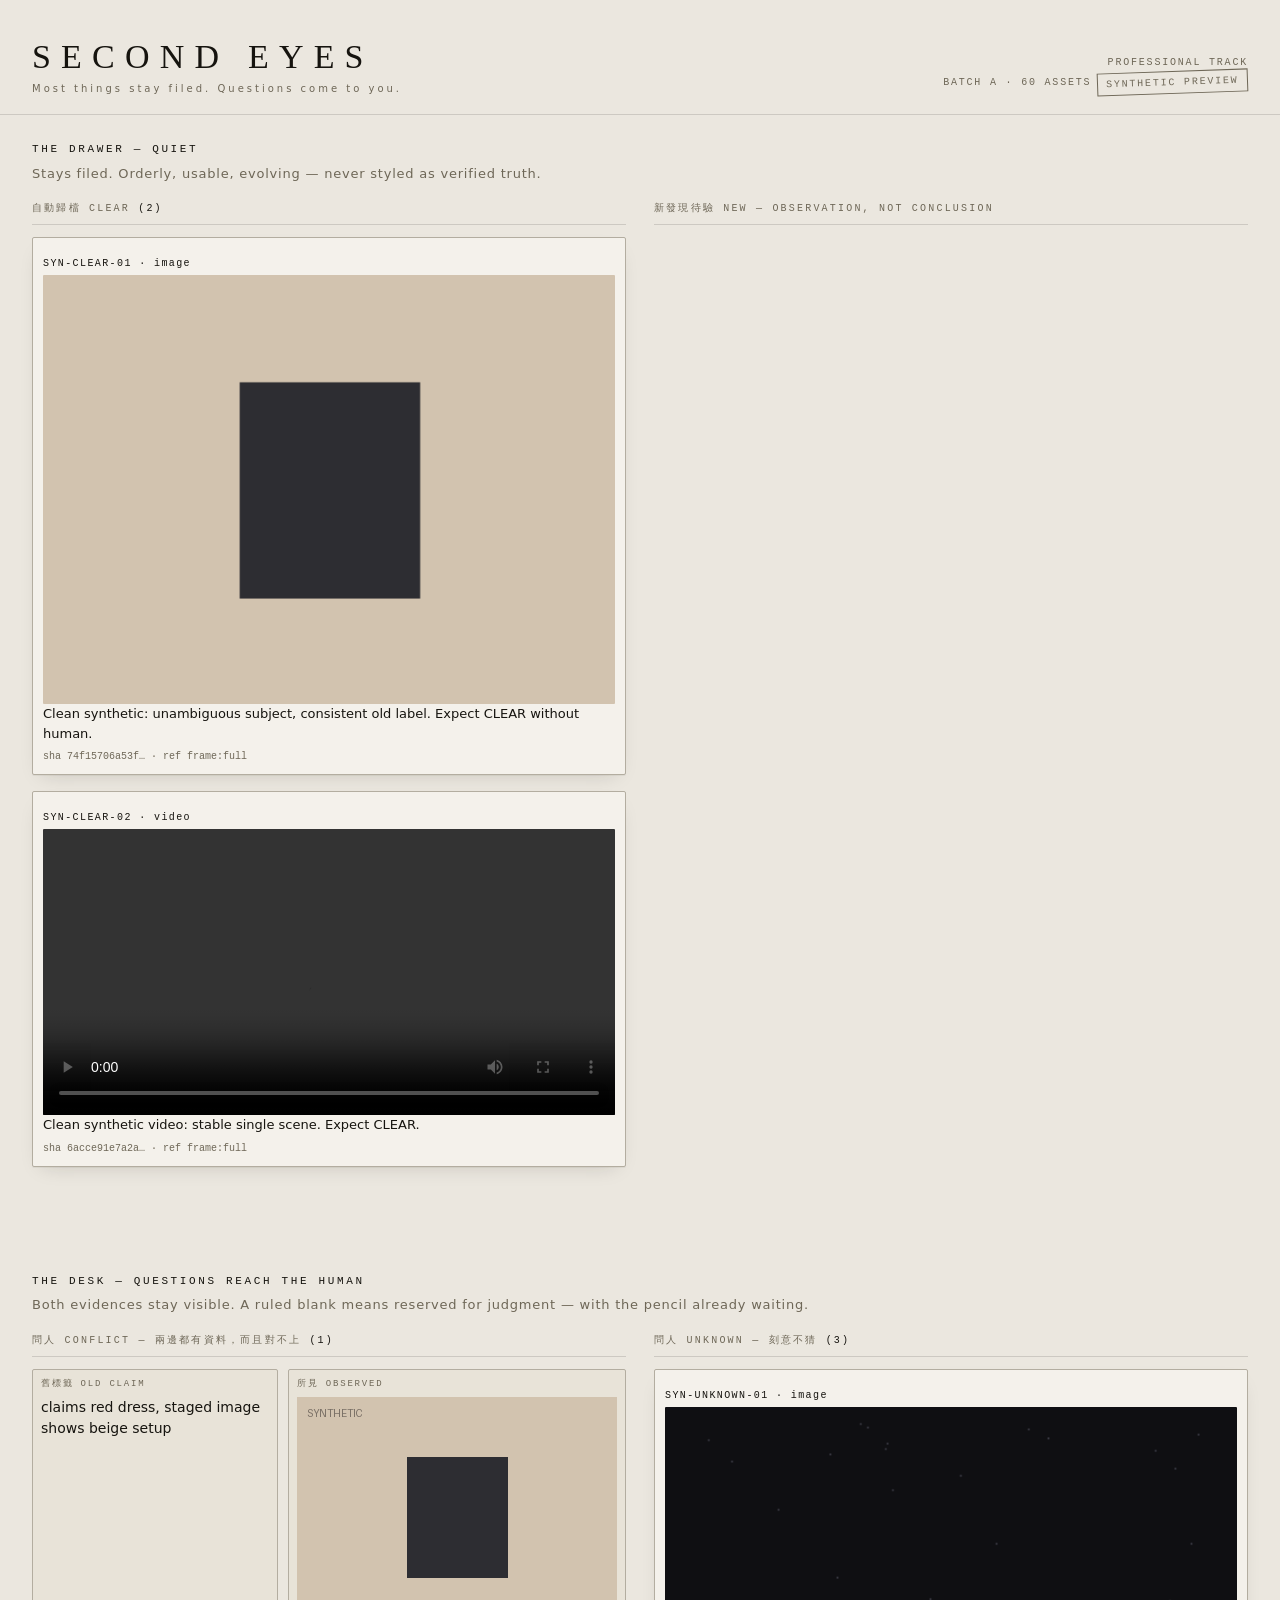
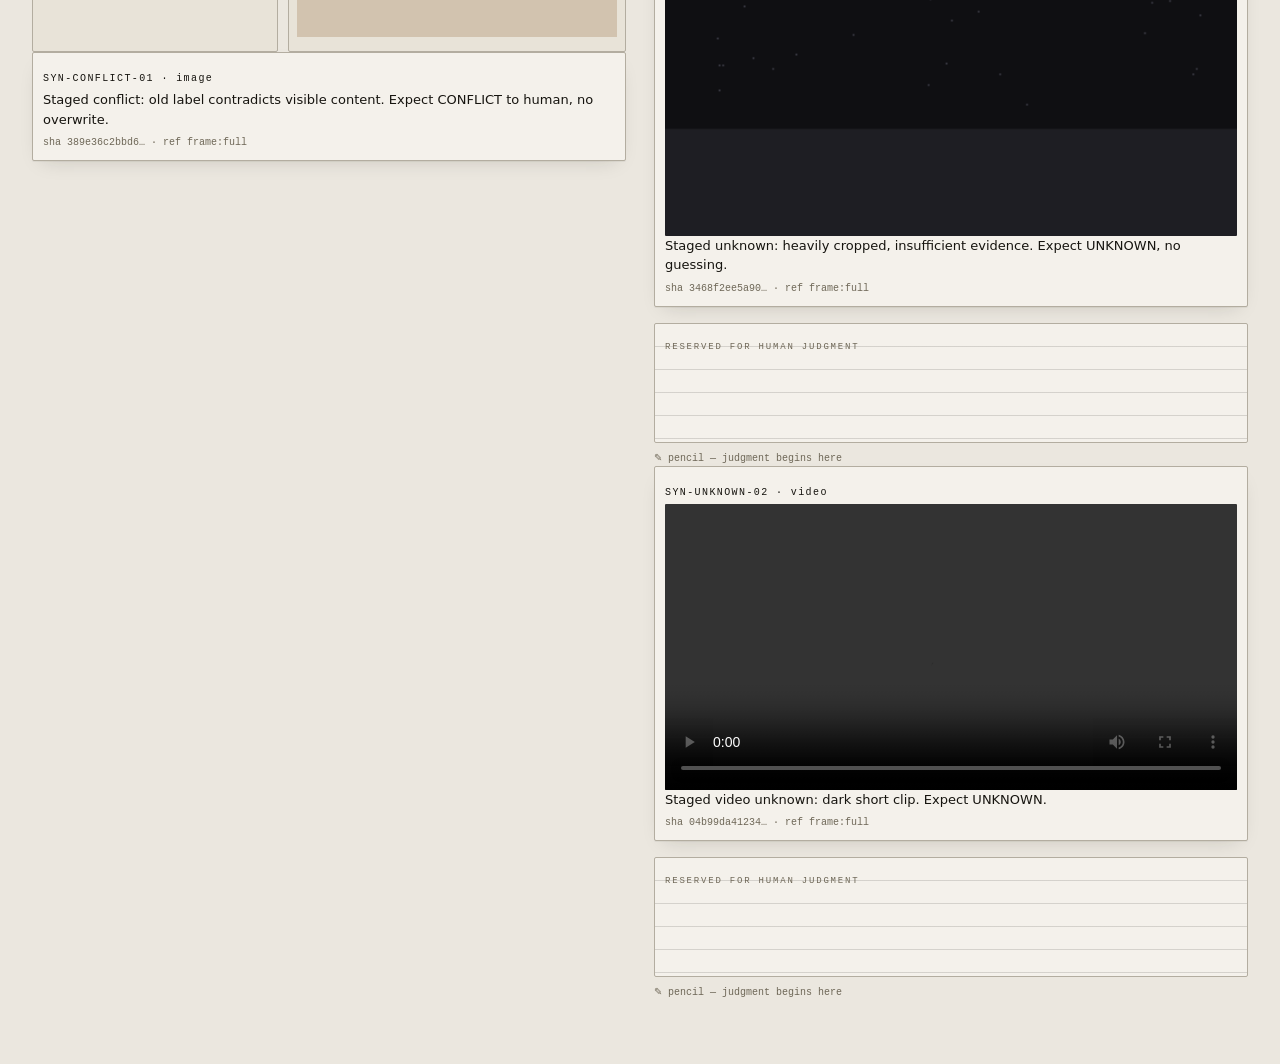
==== ui/index.html @ 12684706 "UI Drawer-Desk rework per HERO reference + hero generation spec" ====
<!DOCTYPE html>
<html lang="zh-Hant">
<head>
<meta charset="utf-8">
<meta name="viewport" content="width=device-width, initial-scale=1">
<title>Second Eyes — Most things stay filed. Questions come to you.</title>
<!--
  Second Eyes review UI — hackathon-new, written from scratch for this repo.
  Composition follows the HERO reference (Drawer → Desk):
    DRAWER (quiet, orderly, not perfect): CLEAR + NEW stay filed.
      NEW is an observation, never styled as verified truth.
    DESK (questions reach the human): CONFLICT as a side-by-side pair with
      BOTH evidences visible (no error icons, no red alerts, no empty-field
      shaming); UNKNOWN as a ruled-blank card — blank WITH ruled lines, so it
      reads as deliberately reserved for judgment, not forgotten.
  One card, two sides: FRONT = machine observation + existing record +
  provenance/ref; BACK = ruled blank for the human decision.
  Fully offline: system font stacks only. Synthetic preview data only.
-->
<style>
  :root {
    --bg: #ebe7df;
    --paper: #f4f1eb;
    --paper-2: #e8e3d8;
    --edge: #b3ada0;
    --ink-1: #16140f;
    --ink-3: #6e6757;
    --rule: rgba(22, 20, 15, 0.14);
    --serif: "Cormorant Garamond", "Times New Roman", "Songti TC", serif;
    --sans: "Helvetica Neue", "PingFang TC", system-ui, sans-serif;
    --mono: "Menlo", "Courier New", monospace;
  }
  * { box-sizing: border-box; }
  body { margin: 0; background: var(--bg); color: var(--ink-1);
         font-family: var(--sans); font-size: 14px; line-height: 1.5; }
  header {
    max-width: 1320px; margin: 0 auto; padding: 40px 32px 20px;
    display: flex; align-items: flex-end; justify-content: space-between;
    border-bottom: 1px solid var(--rule);
  }
  .mark { font-family: var(--serif); font-size: 34px; letter-spacing: 0.3em; line-height: 1; }
  .mark small { display: block; font-family: var(--sans); font-size: 10px;
    letter-spacing: 0.3em; color: var(--ink-3); margin-top: 10px; }
  .stamp { font-family: var(--mono); font-size: 10px; letter-spacing: 0.18em;
    text-transform: uppercase; color: var(--ink-3); text-align: right; line-height: 1.7; }
  .stamp .ink { display: inline-block; padding: 2px 8px; margin-left: 6px;
    border: 1px solid var(--ink-3); transform: rotate(-2deg); }
  .zone-label {
    max-width: 1320px; margin: 0 auto; padding: 26px 32px 0;
    font-family: var(--mono); font-size: 11px; letter-spacing: 0.24em;
    text-transform: uppercase; color: var(--ink-3);
  }
  .zone-label strong { color: var(--ink-1); font-weight: 400; }
  .zone-label span { display: block; margin-top: 6px; letter-spacing: 0.06em;
    text-transform: none; font-family: var(--sans); font-size: 13px; color: var(--ink-3); }
  main { max-width: 1320px; margin: 0 auto; padding: 18px 32px 64px; }
  .drawer, .desk { display: grid; gap: 28px; }
  .drawer { grid-template-columns: repeat(2, 1fr); }
  .desk { grid-template-columns: repeat(2, 1fr); }
  .tray h2 { font-family: var(--mono); font-size: 10px; font-weight: 400;
    letter-spacing: 0.22em; text-transform: uppercase; color: var(--ink-3);
    margin: 0 0 12px; padding-bottom: 8px; border-bottom: 1px solid var(--rule); }
  .tray h2 .n { color: var(--ink-1); }
  .card {
    background: var(--paper); border: 1px solid var(--edge);
    box-shadow: 0 1px 0 rgba(22,20,15,.05), 0 8px 20px -10px rgba(22,20,15,.18);
    border-radius: 2px; padding: 10px; margin-bottom: 16px; font-size: 13px;
  }
  .card img, .card video { width: 100%; display: block; border-radius: 1px; }
  .card .id { font-family: var(--mono); font-size: 10px; letter-spacing: 0.14em; margin: 8px 0 4px; }
  .card .prov { font-family: var(--mono); font-size: 10px; color: var(--ink-3); margin-top: 6px; }
  .card .pencil-note { font-style: italic; color: var(--ink-3); font-size: 12px; margin-top: 6px; }
  /* CONFLICT pair: two evidences side by side, both kept, no alerts */
  .pair { display: grid; grid-template-columns: 1fr 1fr; gap: 10px; }
  .pair .side { border: 1px solid var(--edge); border-radius: 2px; padding: 8px; background: var(--paper-2); }
  .pair .side h3 { font-family: var(--mono); font-size: 9px; font-weight: 400;
    letter-spacing: 0.2em; text-transform: uppercase; color: var(--ink-3); margin: 0 0 6px; }
  /* UNKNOWN: ruled blank — deliberately reserved, not forgotten */
  .ruled {
    background: var(--paper);
    background-image: repeating-linear-gradient(180deg, transparent 0 22px, var(--rule) 22px 23px);
    min-height: 120px; border: 1px solid var(--edge); border-radius: 2px; padding: 10px;
  }
  .ruled .reserved { font-family: var(--mono); font-size: 9px; letter-spacing: 0.2em;
    text-transform: uppercase; color: var(--ink-3); }
  .pencil { font-family: var(--mono); font-size: 10px; color: var(--ink-3); margin-top: 8px; }
  @media (max-width: 1000px) { .drawer, .desk { grid-template-columns: 1fr; } }
</style>
</head>
<body>
<header>
  <div class="mark">SECOND EYES<small>Most things stay filed. Questions come to you.</small></div>
  <div class="stamp">Professional track<br>Batch A · 60 assets<span class="ink">synthetic preview</span></div>
</header>

<div class="zone-label"><strong>The drawer — quiet</strong><span>Stays filed. Orderly, usable, evolving — never styled as verified truth.</span></div>
<main><div class="drawer" style="grid-column:1/-1; display:grid; grid-template-columns:repeat(2,1fr); gap:28px;">
  <div class="tray" id="col-CLEAR"><h2>自動歸檔 Clear <span class="n"></span></h2></div>
  <div class="tray" id="col-NEW"><h2>新發現待驗 New — observation, not conclusion <span class="n"></span></h2></div>
</div></main>

<div class="zone-label"><strong>The desk — questions reach the human</strong><span>Both evidences stay visible. A ruled blank means reserved for judgment — with the pencil already waiting.</span></div>
<main><div class="desk" style="grid-column:1/-1; display:grid; grid-template-columns:repeat(2,1fr); gap:28px;">
  <div class="tray" id="col-CONFLICT"><h2>問人 Conflict — 兩邊都有資料，而且對不上 <span class="n"></span></h2></div>
  <div class="tray" id="col-UNKNOWN"><h2>問人 Unknown — 刻意不猜 <span class="n"></span></h2></div>
</div></main>

<script>
async function load() {
  const res = await fetch('../fixtures/synthetic/cases.json');
  const data = await res.json();
  for (const c of data.cases) {
    const el = document.getElementById('col-' + c.expects_routing);
    if (!el) continue;
    el.querySelector('.n').textContent = '(' + (el.querySelectorAll('.card,.pair,.ruled').length + 1) + ')';
    const media = c.kind === 'video'
      ? `<video controls preload="metadata" src="../fixtures/synthetic/${c.media}"></video>`
      : `<img src="../fixtures/synthetic/${c.media}" alt="${c.fixture_id}">`;
    const prov = `<div class="prov">sha ${String(c.sha256).slice(0, 12)}… · ref frame:full</div>`;
    let html = '';
    if (c.expects_routing === 'CONFLICT') {
      html = `<div class="pair"><div class="side"><h3>舊標籤 old claim</h3><div>${c.old_label}</div></div>`
        + `<div class="side"><h3>所見 observed</h3>${media}</div></div>`
        + `<div class="card"><div class="id">${c.fixture_id} · ${c.kind}</div><div>${c.note}</div>${prov}</div>`;
    } else if (c.expects_routing === 'UNKNOWN') {
      html = `<div class="card"><div class="id">${c.fixture_id} · ${c.kind}</div>${media}<div>${c.note}</div>${prov}</div>`
        + `<div class="ruled"><span class="reserved">reserved for human judgment</span></div>`
        + `<div class="pencil">✎ pencil — judgment begins here</div>`;
    } else if (c.expects_routing === 'NEW') {
      html = `<div class="card"><div class="id">${c.fixture_id} · ${c.kind}</div>${media}<div>${c.note}</div>${prov}`
        + `<div class="pencil-note">unverified observation — filed, not confirmed</div></div>`;
    } else {
      html = `<div class="card"><div class="id">${c.fixture_id} · ${c.kind}</div>${media}<div>${c.note}</div>${prov}</div>`;
    }
    const d = document.createElement('div');
    d.innerHTML = html;
    while (d.firstChild) el.appendChild(d.firstChild);
  }
}
load();
</script>
</body>
</html>
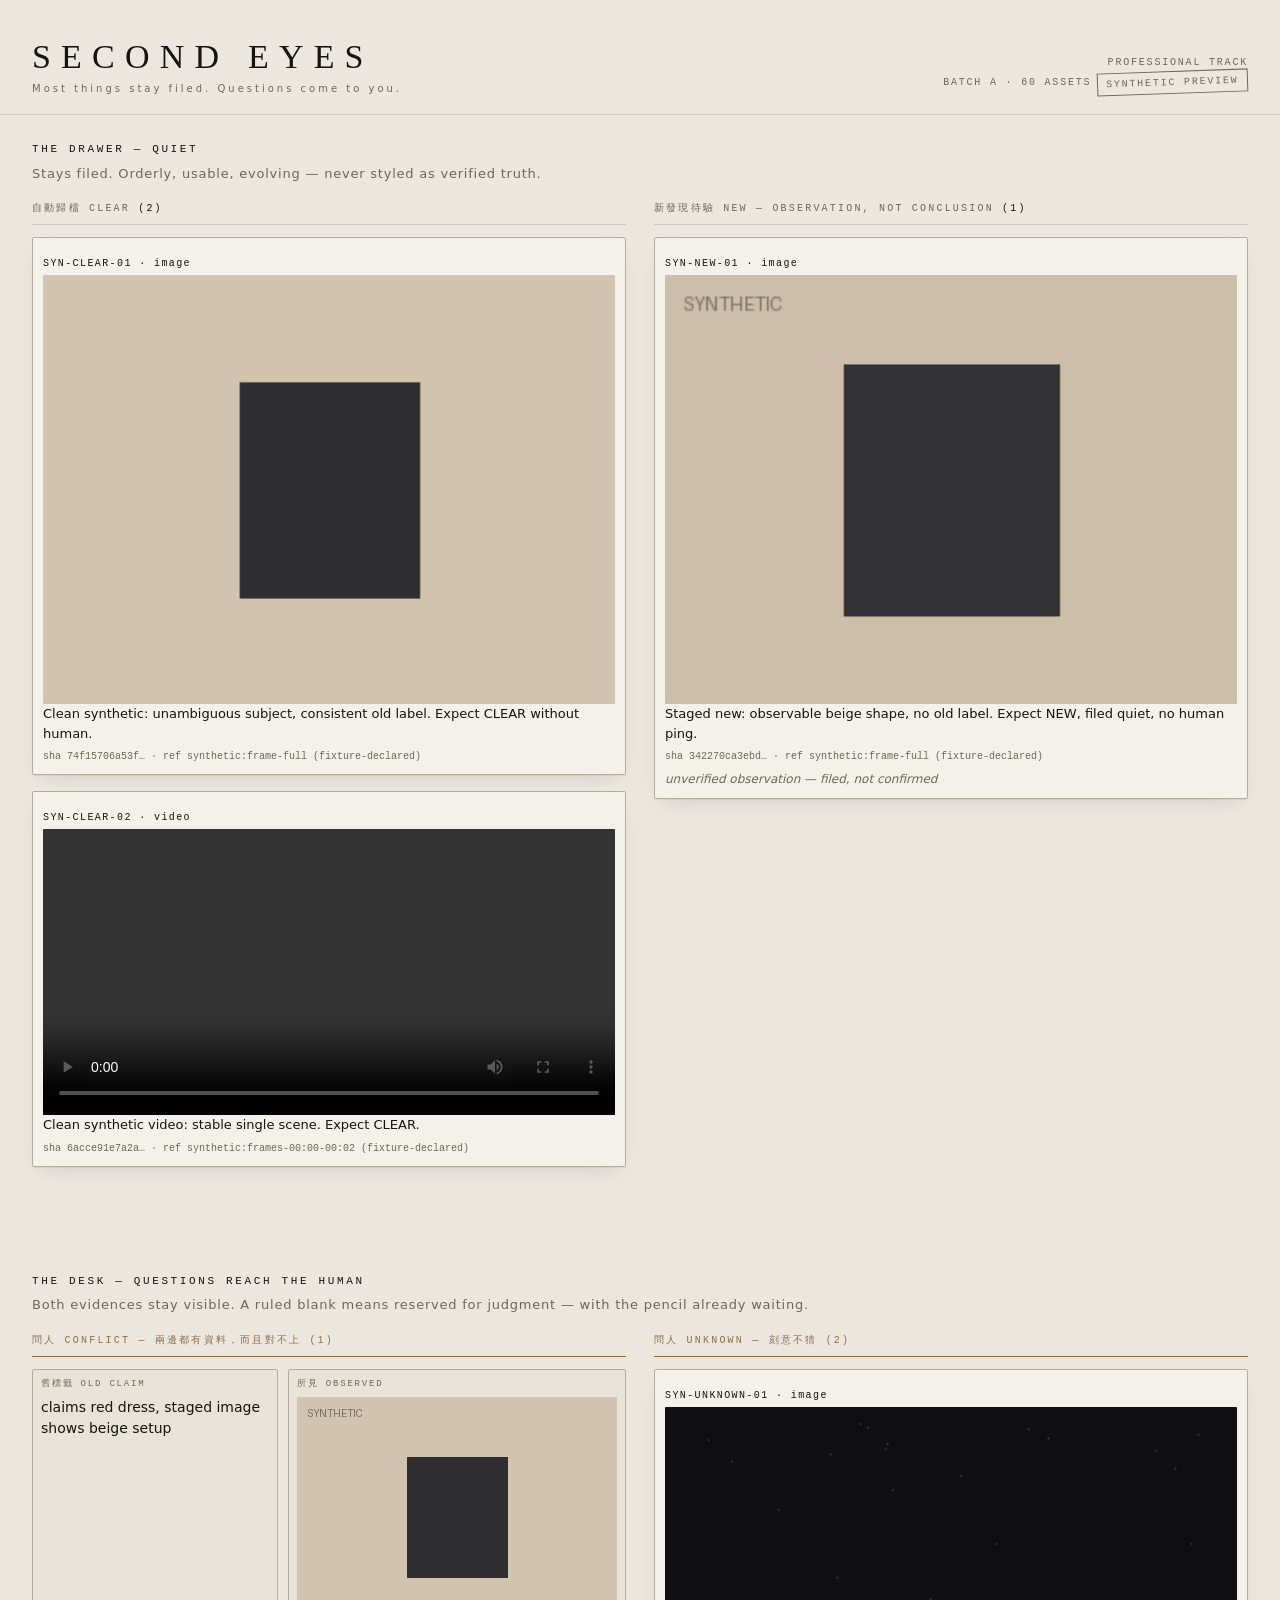
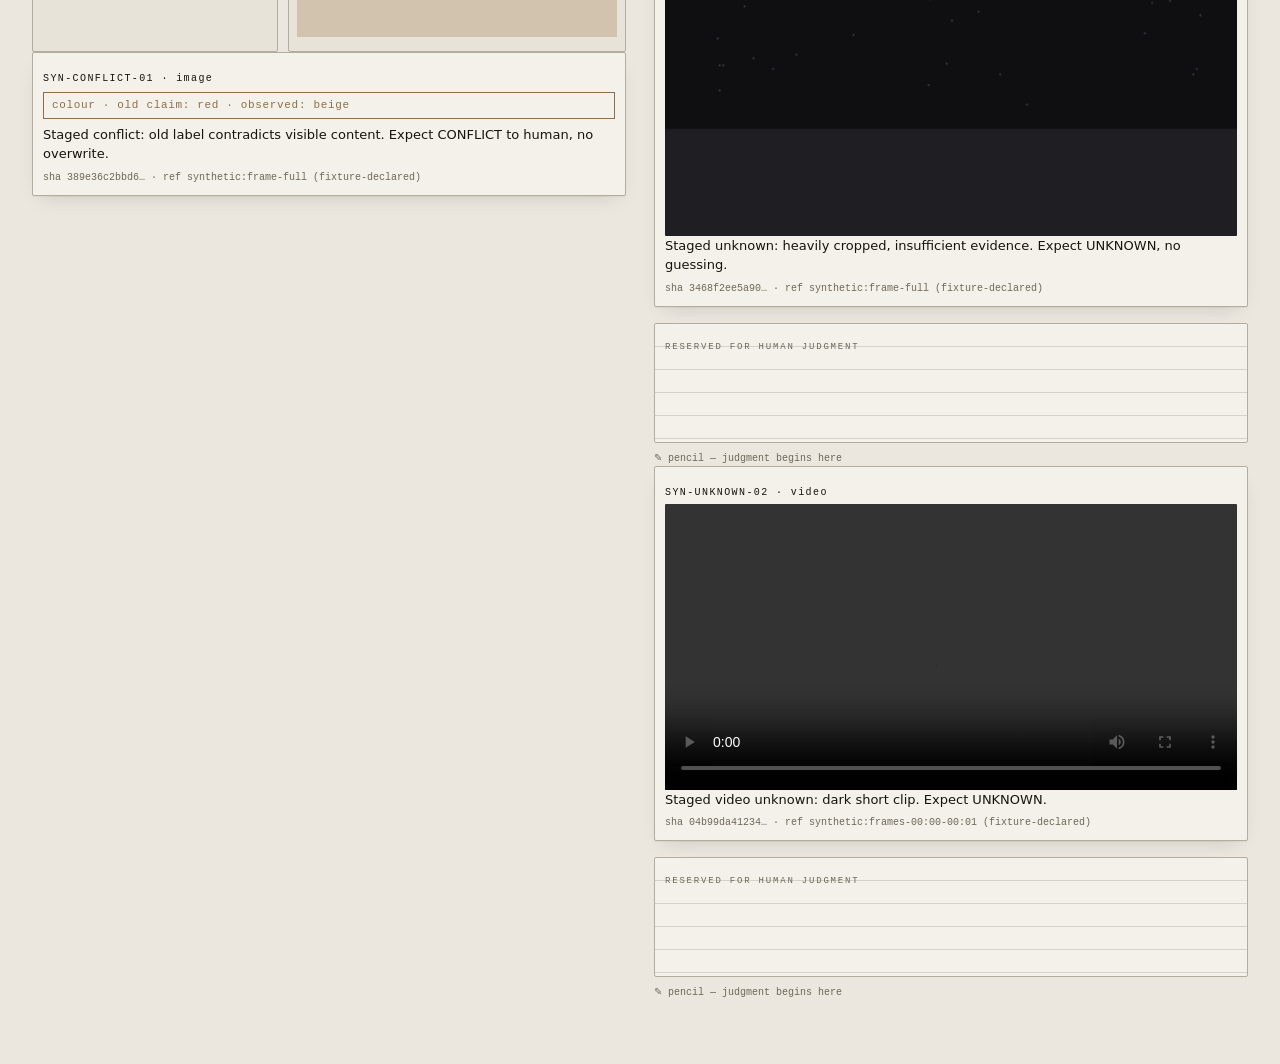
==== commit 7bb975b5: "Opus UI review fixes: real refs from data, CONFLICT mismatch line, correct counters, desk-only accen" ====
--- a/ui/index.html
+++ b/ui/index.html
@@ -15,7 +15,9 @@
       reads as deliberately reserved for judgment, not forgotten.
   One card, two sides: FRONT = machine observation + existing record +
   provenance/ref; BACK = ruled blank for the human decision.
-  Fully offline: system font stacks only. Synthetic preview data only.
+  Fully offline: no webfonts, no CDN. (Note: --serif names Cormorant Garamond
+  first but it is NOT a system font — expect fallback to Times/Songti.)
+  Synthetic preview data only; refs shown are fixture-declared, not model output.
 -->
 <style>
   :root {
@@ -26,6 +28,7 @@
     --ink-1: #16140f;
     --ink-3: #6e6757;
     --rule: rgba(22, 20, 15, 0.14);
+    --accent: #8b6f47; /* desk only: CONFLICT / UNKNOWN. Never in the drawer. */
     --serif: "Cormorant Garamond", "Times New Roman", "Songti TC", serif;
     --sans: "Helvetica Neue", "PingFang TC", system-ui, sans-serif;
     --mono: "Menlo", "Courier New", monospace;
@@ -84,6 +87,14 @@
   .ruled .reserved { font-family: var(--mono); font-size: 9px; letter-spacing: 0.2em;
     text-transform: uppercase; color: var(--ink-3); }
   .pencil { font-family: var(--mono); font-size: 10px; color: var(--ink-3); margin-top: 8px; }
+  .mismatch {
+    font-family: var(--mono); font-size: 11px; letter-spacing: 0.06em;
+    color: var(--accent); margin: 6px 0; padding: 4px 8px;
+    border: 1px solid var(--accent);
+  }
+  /* accent lives on the desk only — never in the drawer */
+  #col-CONFLICT h2, #col-UNKNOWN h2 { color: var(--accent); border-color: var(--accent); }
+  #col-CONFLICT h2 .n, #col-UNKNOWN h2 .n { color: var(--accent); }
   @media (max-width: 1000px) { .drawer, .desk { grid-template-columns: 1fr; } }
 </style>
 </head>
@@ -109,19 +120,24 @@
 async function load() {
   const res = await fetch('../fixtures/synthetic/cases.json');
   const data = await res.json();
+  const counts = {};
   for (const c of data.cases) {
     const el = document.getElementById('col-' + c.expects_routing);
     if (!el) continue;
-    el.querySelector('.n').textContent = '(' + (el.querySelectorAll('.card,.pair,.ruled').length + 1) + ')';
+    counts[c.expects_routing] = (counts[c.expects_routing] || 0) + 1;
+    el.querySelector('.n').textContent = '(' + counts[c.expects_routing] + ')';
     const media = c.kind === 'video'
       ? `<video controls preload="metadata" src="../fixtures/synthetic/${c.media}"></video>`
       : `<img src="../fixtures/synthetic/${c.media}" alt="${c.fixture_id}">`;
-    const prov = `<div class="prov">sha ${String(c.sha256).slice(0, 12)}… · ref frame:full</div>`;
+    const prov = `<div class="prov">sha ${String(c.sha256).slice(0, 12)}… · ref ${c.ref} (fixture-declared)</div>`;
     let html = '';
     if (c.expects_routing === 'CONFLICT') {
+      const m = c.mismatch || {};
       html = `<div class="pair"><div class="side"><h3>舊標籤 old claim</h3><div>${c.old_label}</div></div>`
         + `<div class="side"><h3>所見 observed</h3>${media}</div></div>`
-        + `<div class="card"><div class="id">${c.fixture_id} · ${c.kind}</div><div>${c.note}</div>${prov}</div>`;
+        + `<div class="card"><div class="id">${c.fixture_id} · ${c.kind}</div>`
+        + `<div class="mismatch">${m.field} · old claim: ${m.old} · observed: ${m.observed}</div>`
+        + `<div>${c.note}</div>${prov}</div>`;
     } else if (c.expects_routing === 'UNKNOWN') {
       html = `<div class="card"><div class="id">${c.fixture_id} · ${c.kind}</div>${media}<div>${c.note}</div>${prov}</div>`
         + `<div class="ruled"><span class="reserved">reserved for human judgment</span></div>`
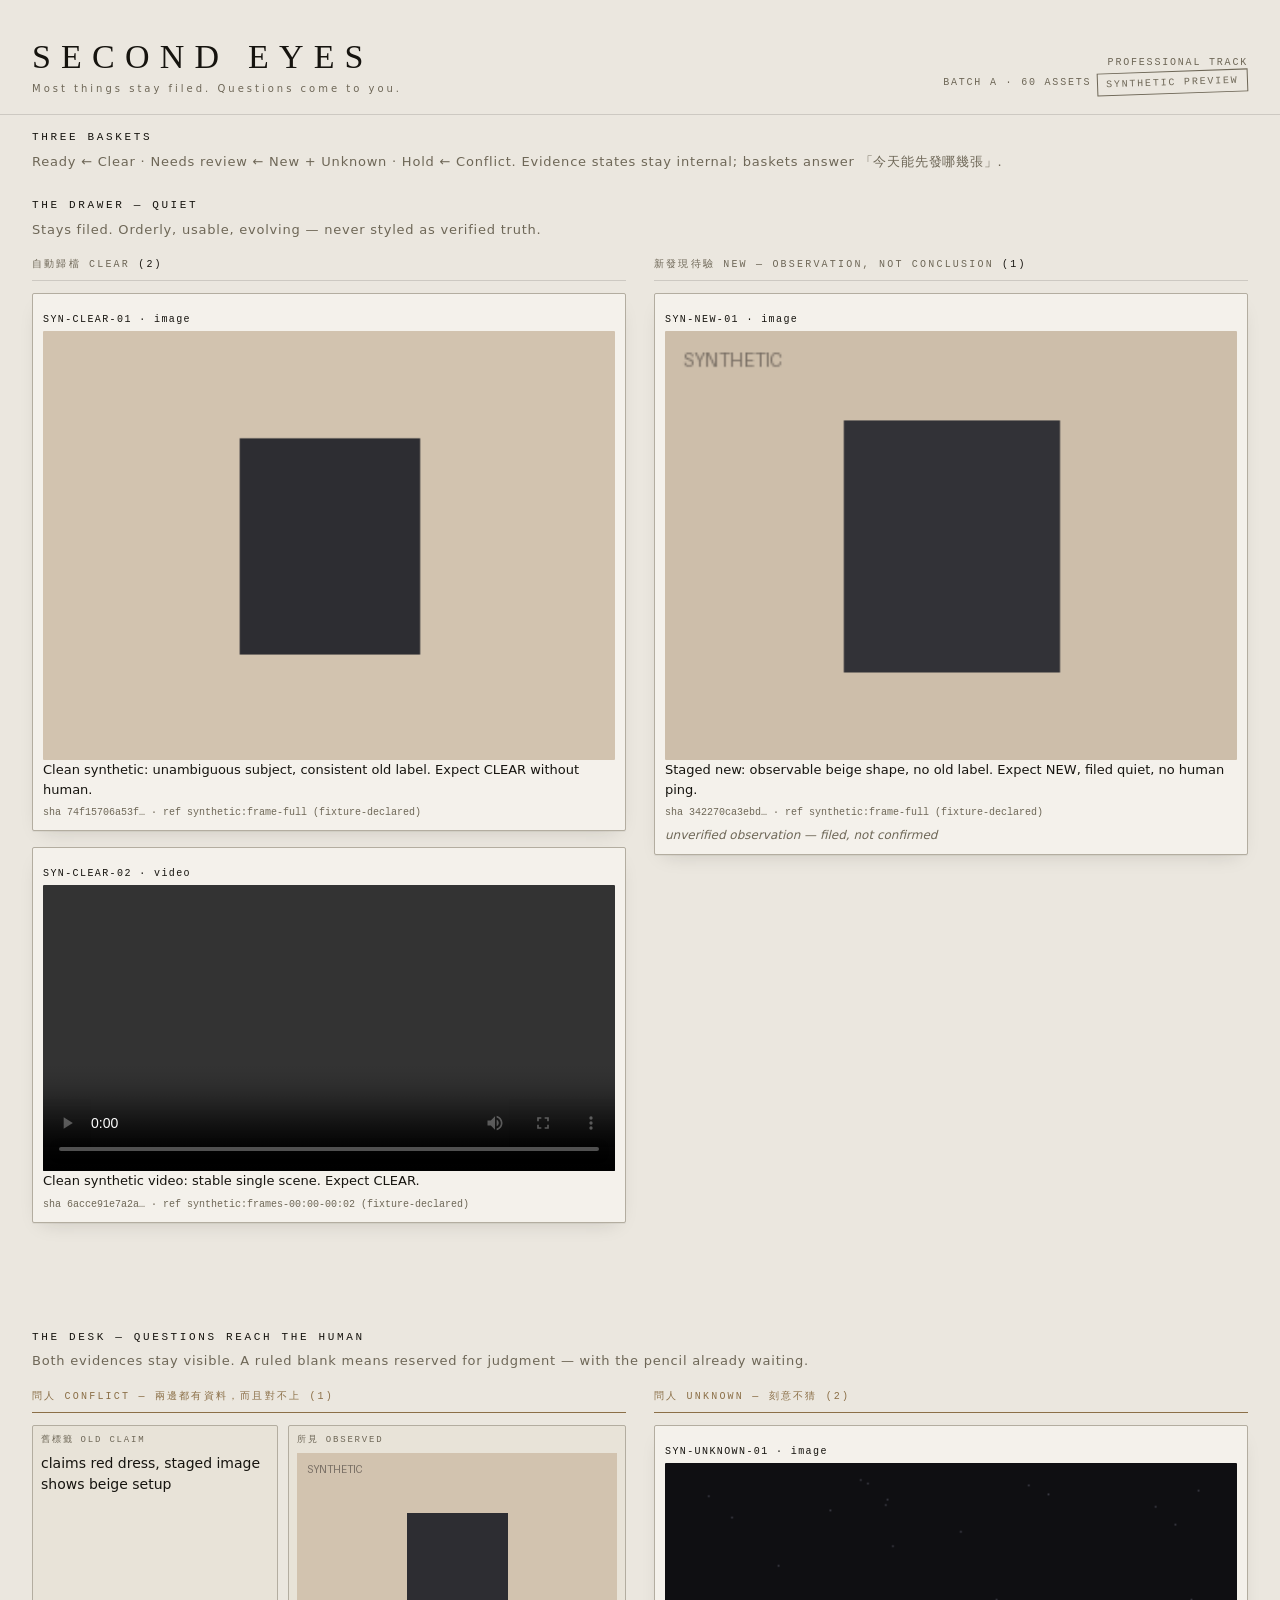
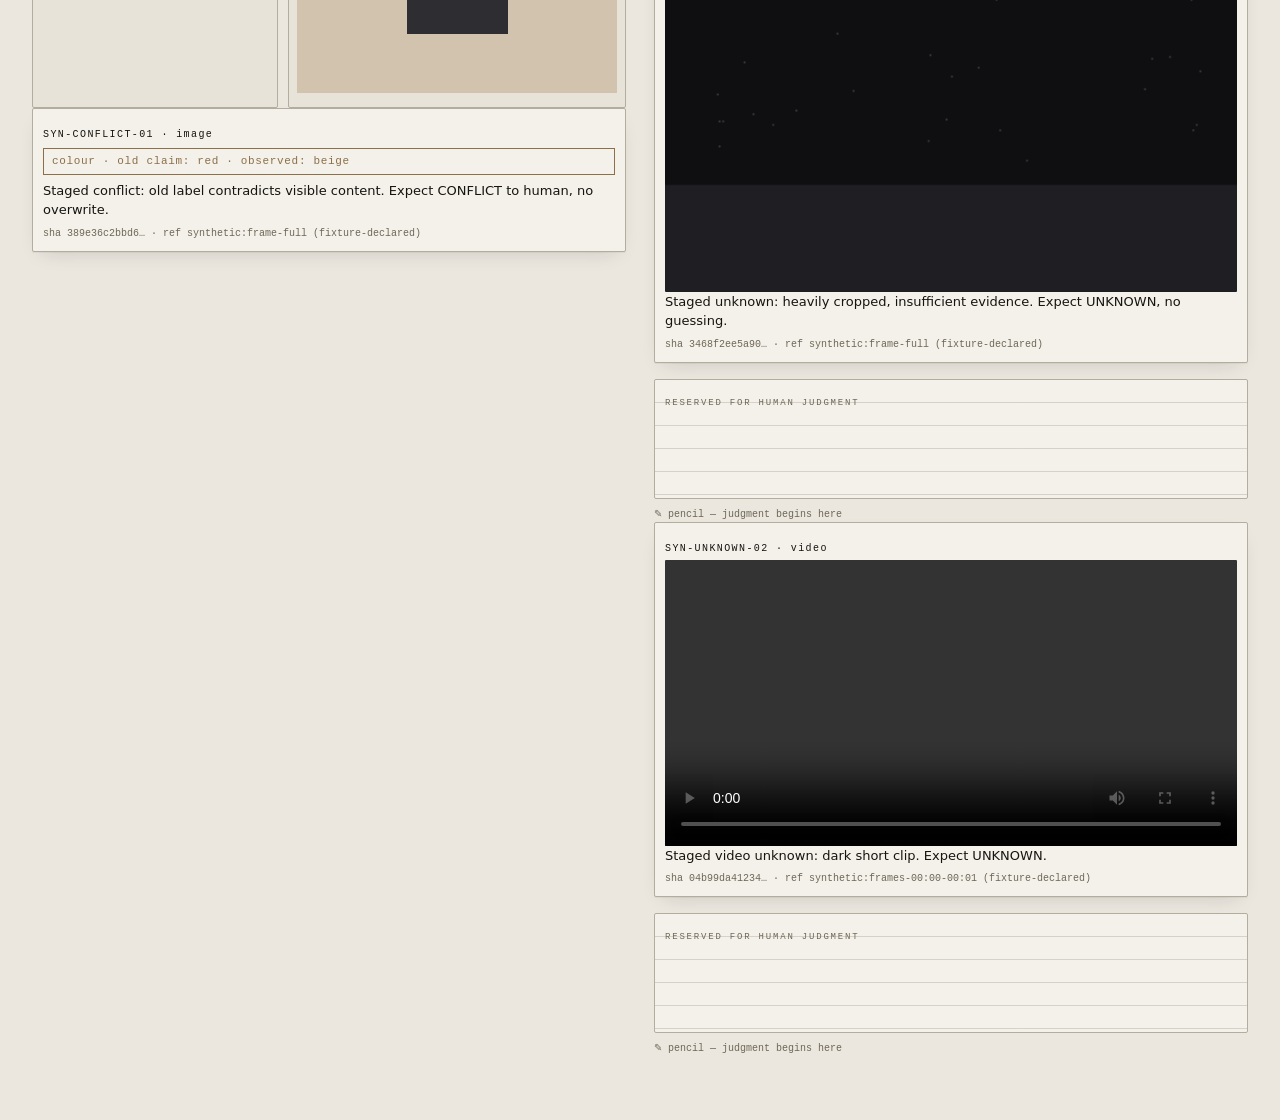
==== commit 12f0d0b7: "Baskets layer: Ready/Needs review/Hold over internal states + publish-risk honesty record (no system" ====
--- a/ui/index.html
+++ b/ui/index.html
@@ -103,6 +103,7 @@
   <div class="mark">SECOND EYES<small>Most things stay filed. Questions come to you.</small></div>
   <div class="stamp">Professional track<br>Batch A · 60 assets<span class="ink">synthetic preview</span></div>
 </header>
+<div class="zone-label" style="padding-top:14px;"><strong>Three baskets</strong><span>Ready ← Clear · Needs review ← New + Unknown · Hold ← Conflict. Evidence states stay internal; baskets answer 「今天能先發哪幾張」.</span></div>
 
 <div class="zone-label"><strong>The drawer — quiet</strong><span>Stays filed. Orderly, usable, evolving — never styled as verified truth.</span></div>
 <main><div class="drawer" style="grid-column:1/-1; display:grid; grid-template-columns:repeat(2,1fr); gap:28px;">
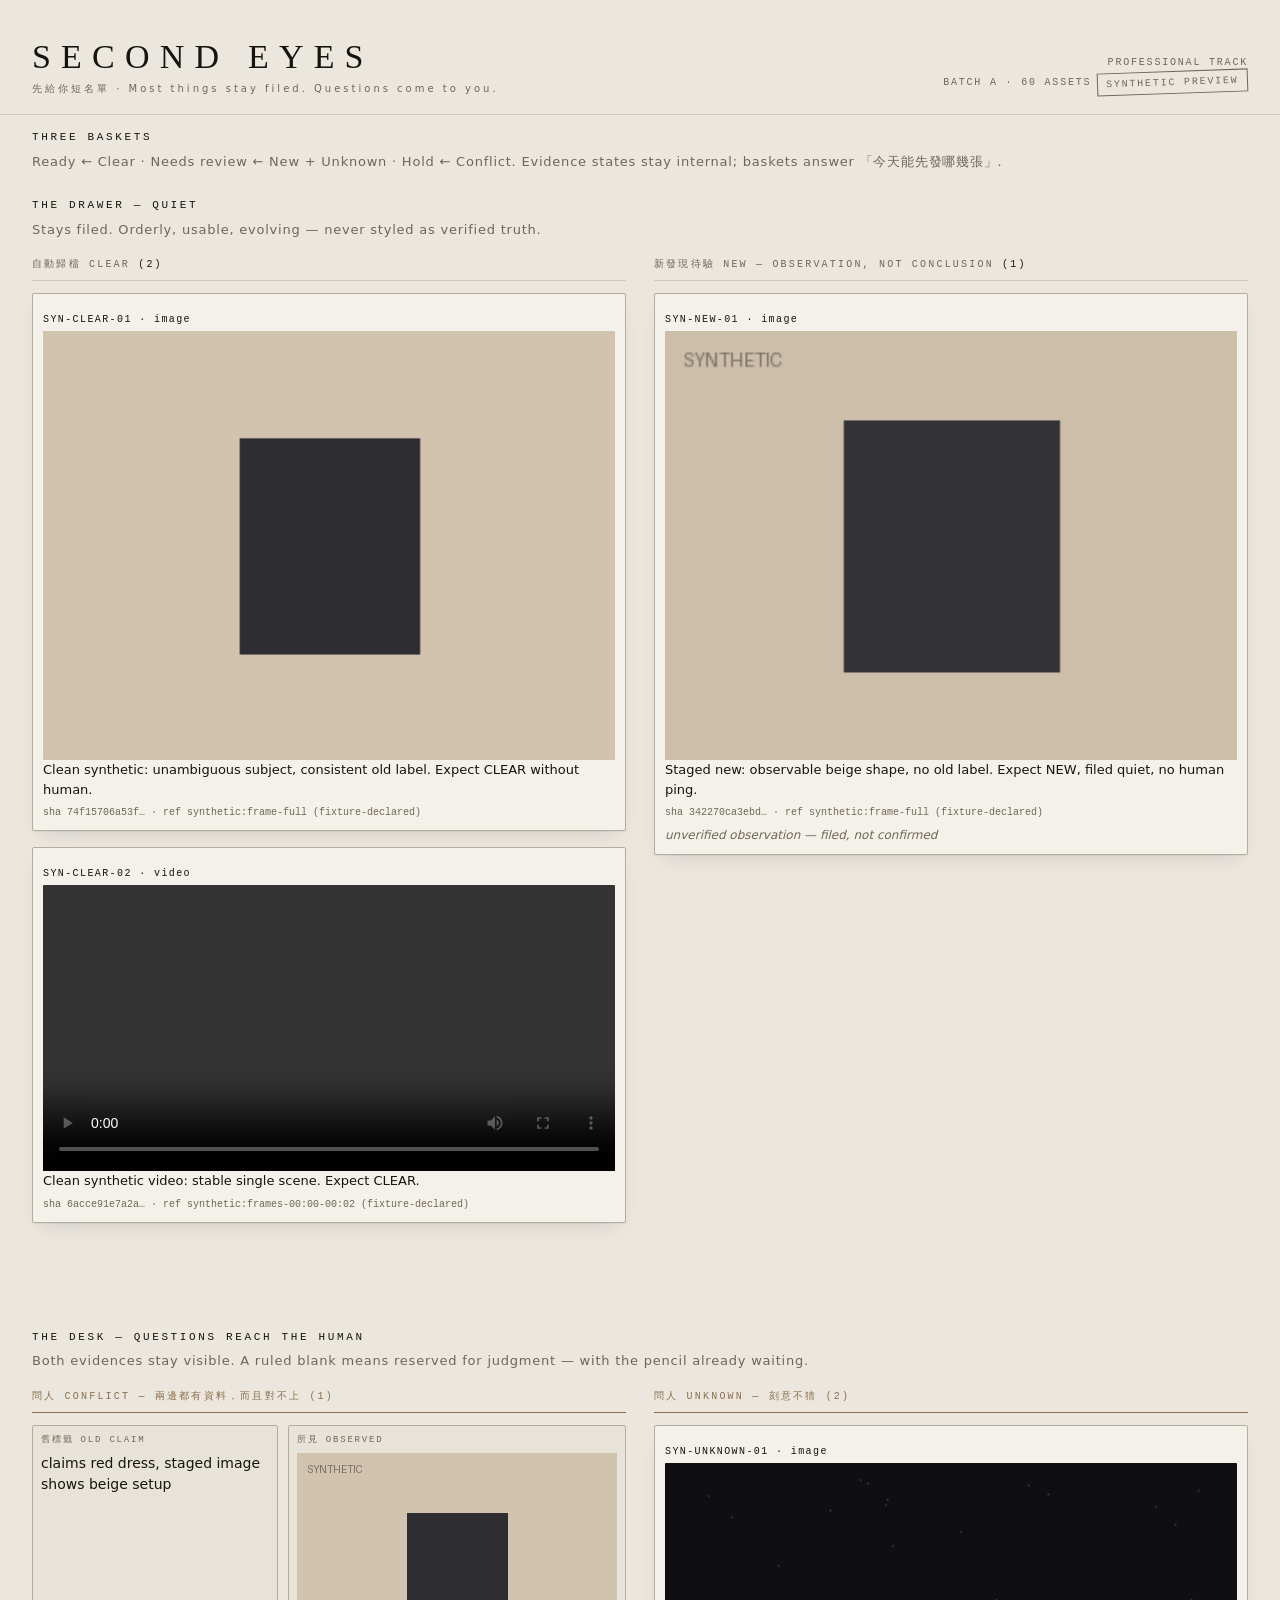
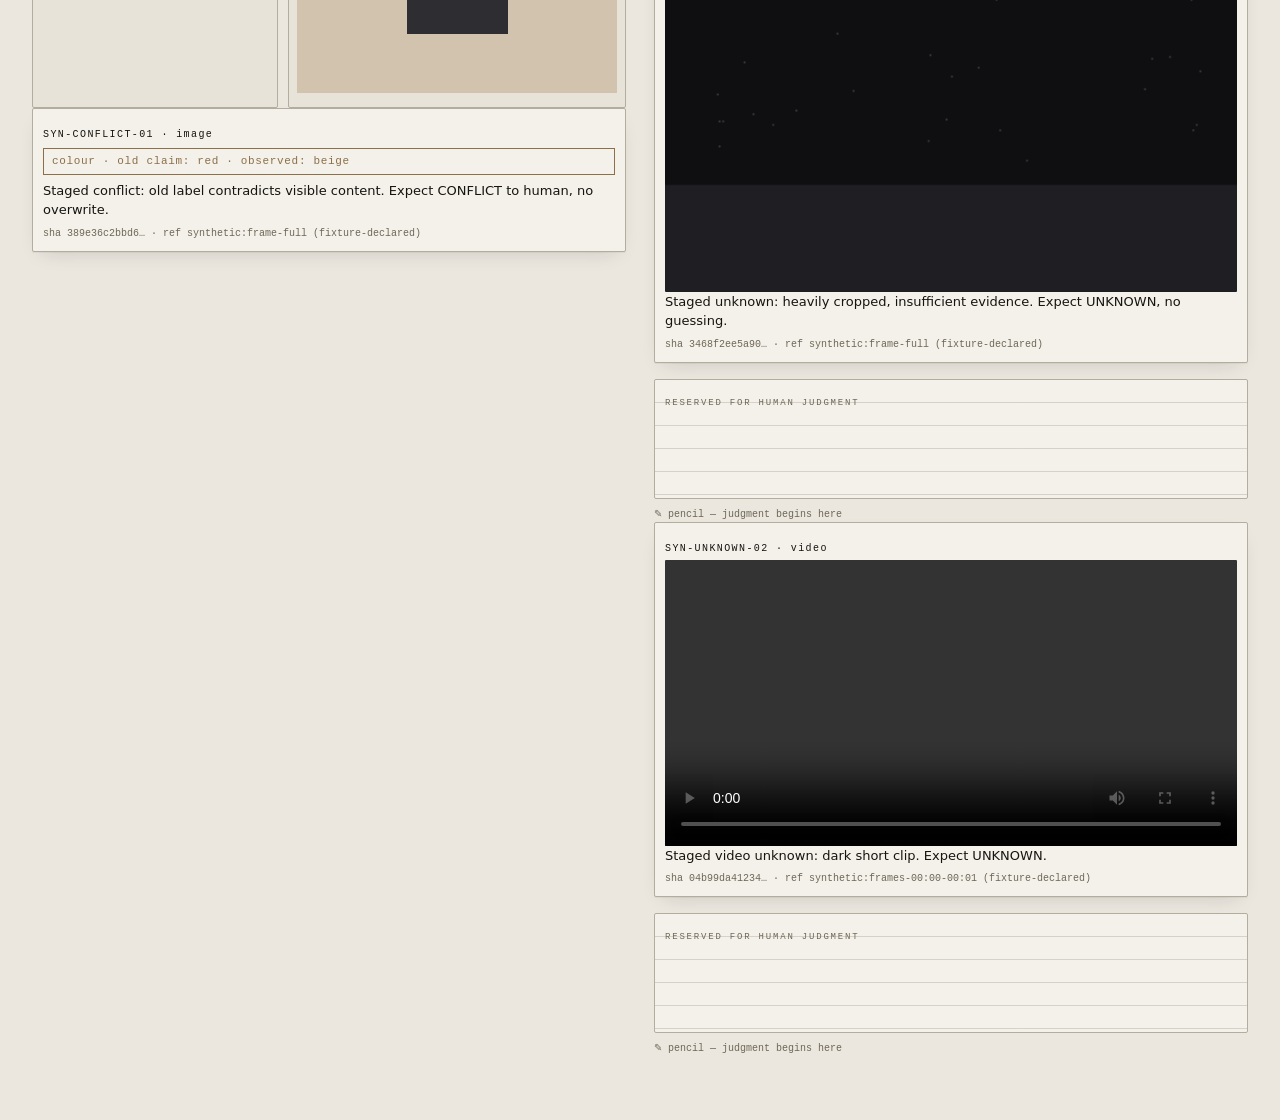
==== commit 791c5e82: "Shortlist positioning: main title, brief boundary, target interface, brief input spec (copy layer, n" ====
--- a/ui/index.html
+++ b/ui/index.html
@@ -100,7 +100,7 @@
 </head>
 <body>
 <header>
-  <div class="mark">SECOND EYES<small>Most things stay filed. Questions come to you.</small></div>
+  <div class="mark">SECOND EYES<small>先給你短名單 · Most things stay filed. Questions come to you.</small></div>
   <div class="stamp">Professional track<br>Batch A · 60 assets<span class="ink">synthetic preview</span></div>
 </header>
 <div class="zone-label" style="padding-top:14px;"><strong>Three baskets</strong><span>Ready ← Clear · Needs review ← New + Unknown · Hold ← Conflict. Evidence states stay internal; baskets answer 「今天能先發哪幾張」.</span></div>
